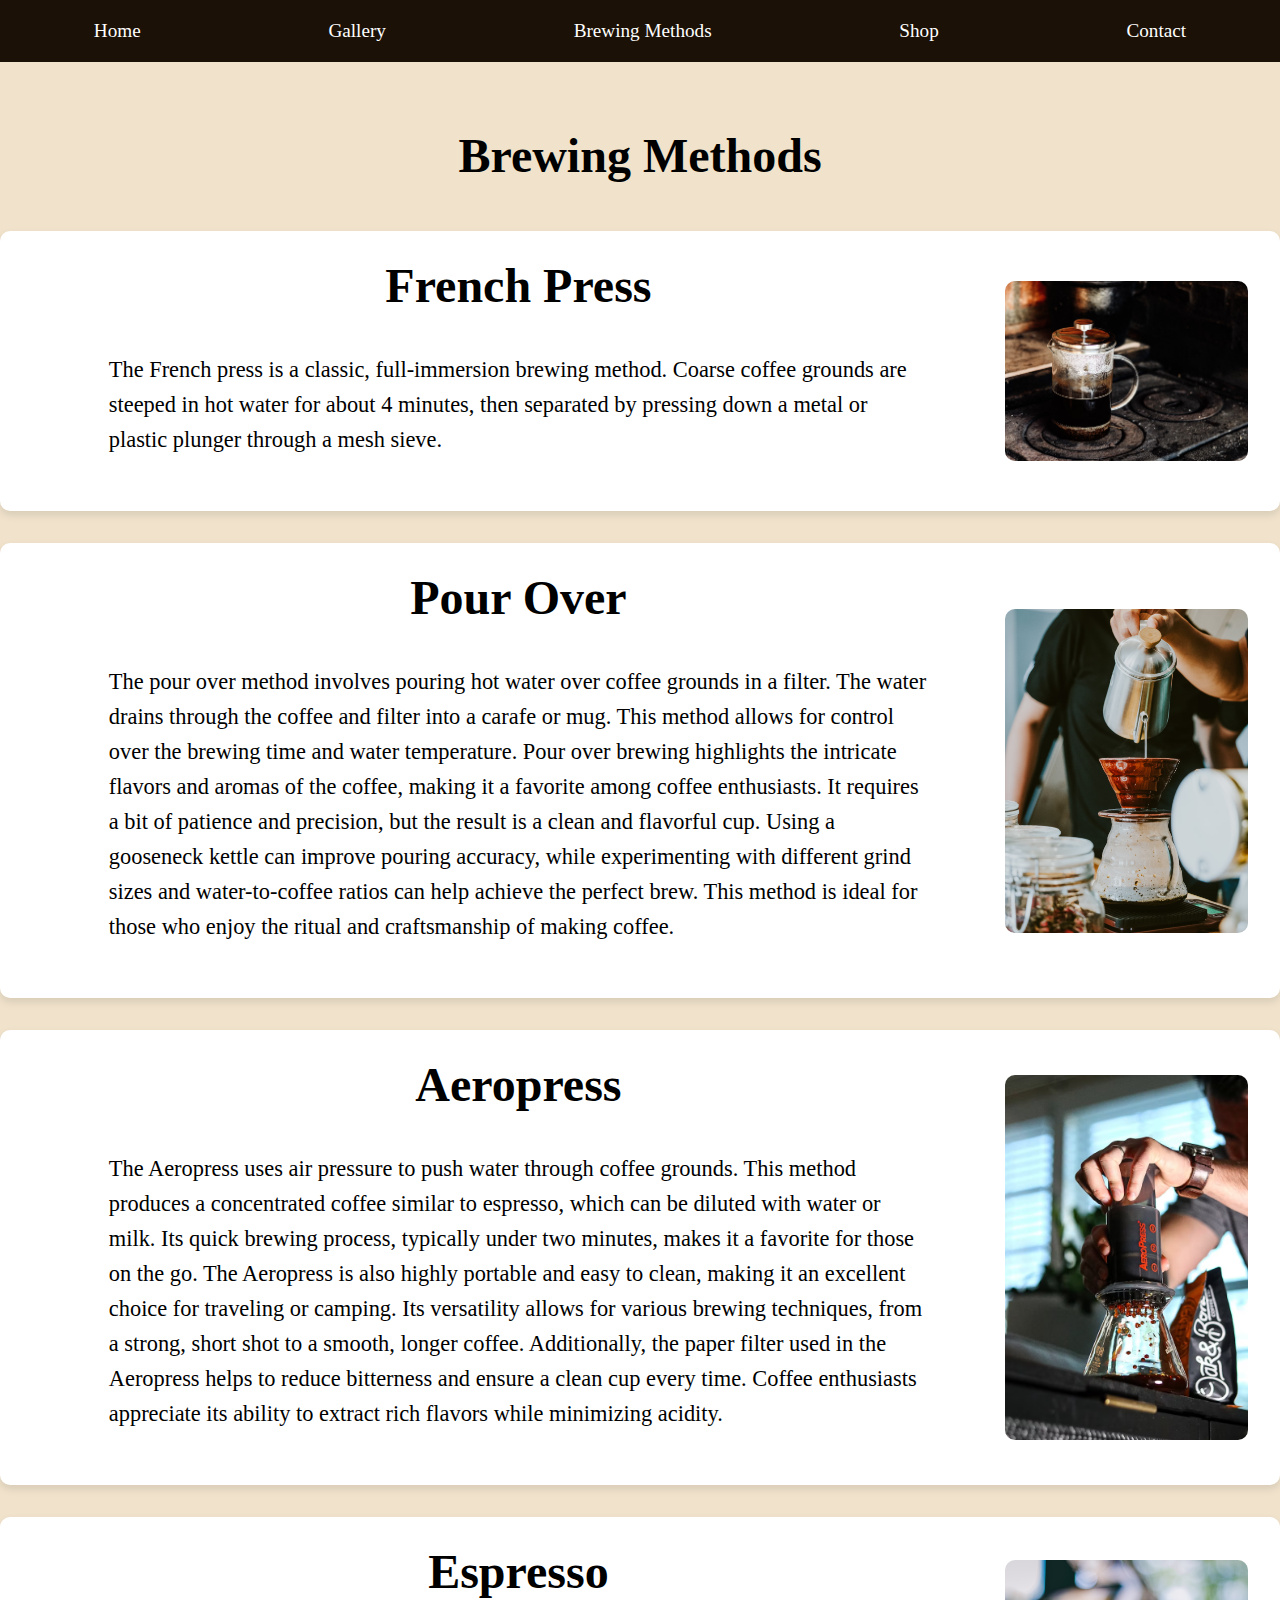
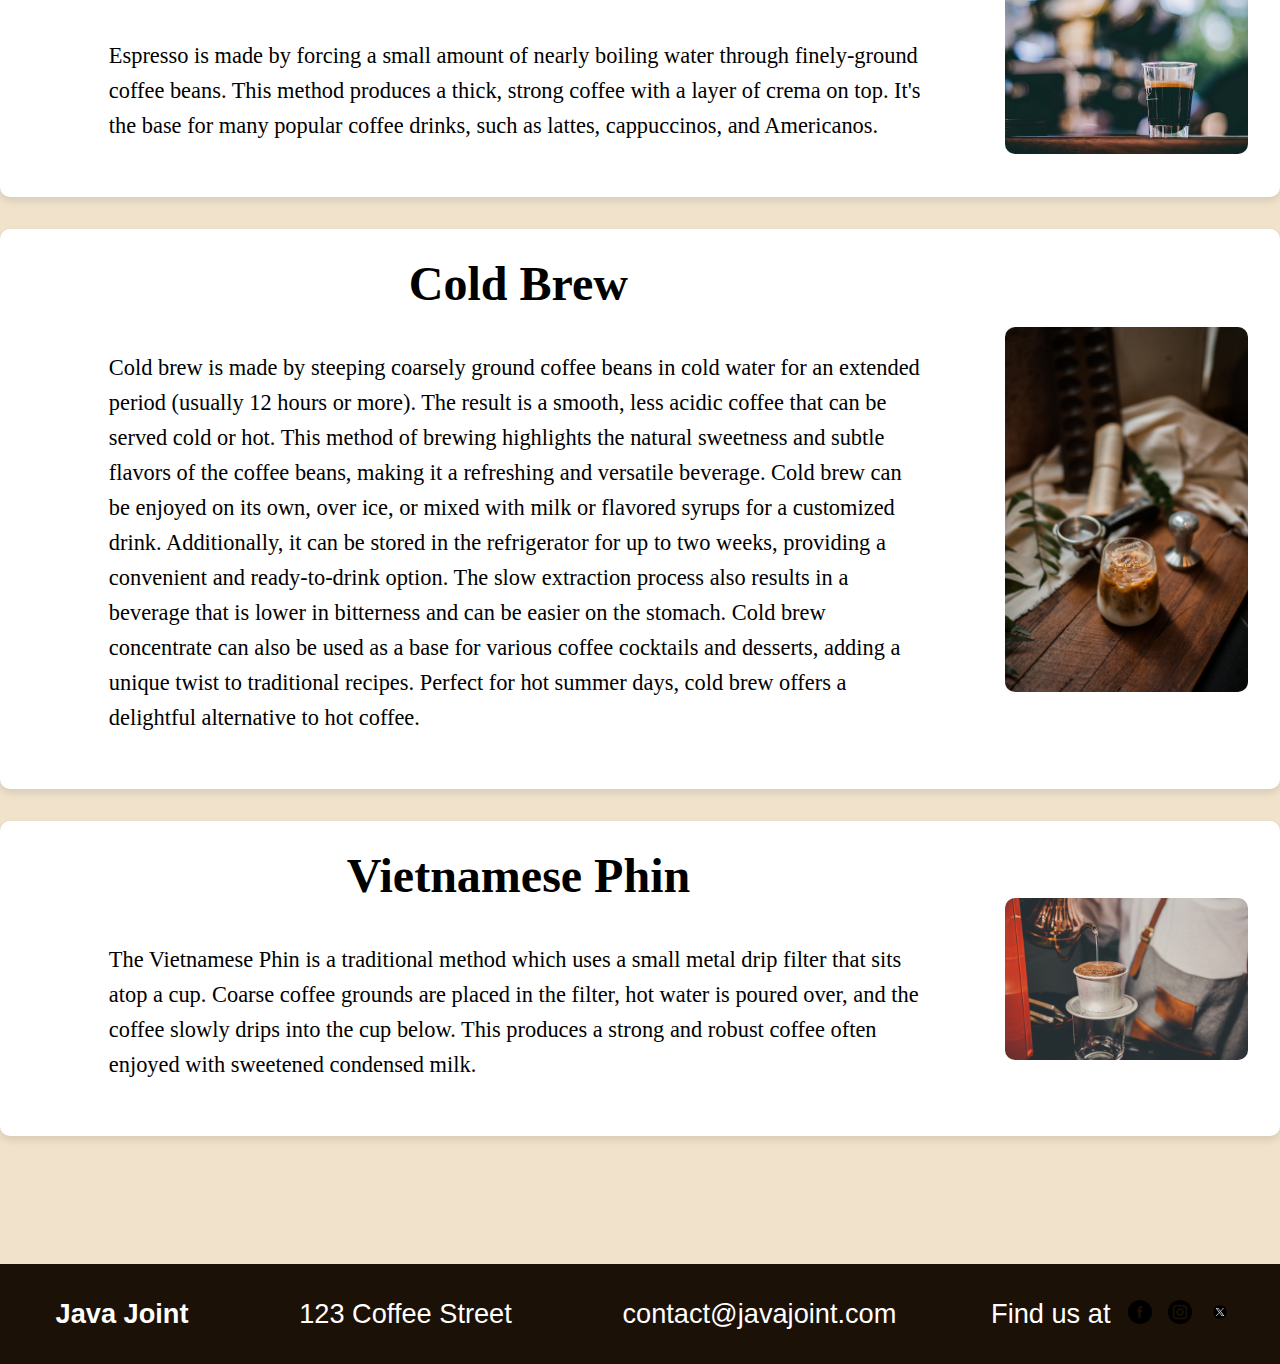
==== brewing_methods.html @ a468fc08 "project" ====
<!DOCTYPE html>
<html lang="en">
<head>
    <meta charset="UTF-8">
    <meta name="viewport" content="width=device-width, initial-scale=1.0">
    <title>Brewing Methods</title>
    <link rel="stylesheet" href="styles.css">
</head>
<body>
    <header>
        <nav>
            <ul>
                
                <li><a href="index.html">Home</a></li>
                <li><a href="gallery.html">Gallery</a></li>
                <li><a href="brewing_methods.html">Brewing Methods</a></li>
                <li><a href="shop.html">Shop</a></li>
                <li><a href="contact.html">Contact</a></li>
            </ul>
        </nav>
    </header>
    <main>
        <div class="brewing-methods">
            <h1>Brewing Methods</h1>
            <article>
                <div class="text-content">
                    <h2>French Press</h2>
                    <p>The French press is a classic, full-immersion brewing method. Coarse coffee grounds are steeped in hot water for about 4 minutes, then separated by pressing down a metal or plastic plunger through a mesh sieve.</p>
                </div>
                <img src="brewing method/french press.jpg" alt="French Press">
            </article>
            <article>
                <div class="text-content">
                    <h2>Pour Over</h2>
                    <p>The pour over method involves pouring hot water over coffee grounds in a filter. The water drains through the coffee and filter into a carafe or mug. This method allows for control over the brewing time and water temperature. Pour over brewing highlights the intricate flavors and aromas of the coffee, making it a favorite among coffee enthusiasts. It requires a bit of patience and precision, but the result is a clean and flavorful cup. Using a gooseneck kettle can improve pouring accuracy, while experimenting with different grind sizes and water-to-coffee ratios can help achieve the perfect brew. This method is ideal for those who enjoy the ritual and craftsmanship of making coffee.</p>
                </div>
                <img src="brewing method/pour over.jpg" alt="Pour Over">
            </article>
            <article>
                <div class="text-content">
                    <h2>Aeropress</h2>
                    <p>The Aeropress uses air pressure to push water through coffee grounds. This method produces a concentrated coffee similar to espresso, which can be diluted with water or milk. Its quick brewing process, typically under two minutes, makes it a favorite for those on the go. The Aeropress is also highly portable and easy to clean, making it an excellent choice for traveling or camping. Its versatility allows for various brewing techniques, from a strong, short shot to a smooth, longer coffee. Additionally, the paper filter used in the Aeropress helps to reduce bitterness and ensure a clean cup every time. Coffee enthusiasts appreciate its ability to extract rich flavors while minimizing acidity.</p>
                </div>
                <img src="brewing method/aeropress.jpg" alt="Aeropress">
            </article>
            <article>
                <div class="text-content">
                    <h2>Espresso</h2>
                    <p>Espresso is made by forcing a small amount of nearly boiling water through finely-ground coffee beans. This method produces a thick, strong coffee with a layer of crema on top. It's the base for many popular coffee drinks, such as lattes, cappuccinos, and Americanos.</p>
                </div>
                <img src="brewing method/espresso.jpg" alt="Espresso">
            </article>
            <article>
                <div class="text-content">
                    <h2>Cold Brew</h2>
                    <p>Cold brew is made by steeping coarsely ground coffee beans in cold water for an extended period (usually 12 hours or more). The result is a smooth, less acidic coffee that can be served cold or hot. This method of brewing highlights the natural sweetness and subtle flavors of the coffee beans, making it a refreshing and versatile beverage. Cold brew can be enjoyed on its own, over ice, or mixed with milk or flavored syrups for a customized drink. Additionally, it can be stored in the refrigerator for up to two weeks, providing a convenient and ready-to-drink option. The slow extraction process also results in a beverage that is lower in bitterness and can be easier on the stomach. Cold brew concentrate can also be used as a base for various coffee cocktails and desserts, adding a unique twist to traditional recipes. Perfect for hot summer days, cold brew offers a delightful alternative to hot coffee.</p>
                </div>
                <img src="brewing method/cold brew.jpg" alt="Cold Brew">
            </article>
            <article>
                <div class="text-content">
                    <h2>Vietnamese Phin</h2>
                    <p>The Vietnamese Phin is a traditional method which uses a small metal drip filter that sits atop a cup. Coarse coffee grounds are placed in the filter, hot water is poured over, and the coffee slowly drips into the cup below. This produces a strong and robust coffee often enjoyed with sweetened condensed milk.</p>
                </div>
                <img src="brewing method/viet phin.jpg" alt="Vietnamese Phin">
            </article>
            </div>
    </main>
    <footer>
        <div class="footer-content">
            <div class="footer-section">
                <h2><b>Java Joint</b></h2>
            </div>
            <div class="footer-section">
                <p>123 Coffee Street</p>
            </div>
            <div class="footer-section">
                <p>contact@javajoint.com</p>
            </div>
            <div class="footer-socials">
                <p>Find us at</p>
                <a href="#"><img src="/footer/facebook.svg" alt="Facebook"></a>
                <a href="#"><img src="/footer/instagram.png" alt="Instagram"></a>
                <a href="#"><img src="/footer/twitter-x-seeklogo-3.svg" alt="Twitter"></a>
            </div>
        </div>
    </footer>
</body>
</html>
---- styles.css ----
body {
    font-family: 'Venturis', serif;
    margin: 0;
    padding: 0;
    box-sizing: border-box;
    background-color:#F0E2CB ;
    min-height: 100vh; /* Ensure the body takes at least the full height of the viewport */
    display: flex;
    flex-direction: column;
}

header {
    background-color: #1B1106;
    color: #fff;
    padding: 20px 0;
    position: fixed;
    top: 0;
    left: 0;
    right: 0;
    z-index: 9999;
}

header nav ul {

    list-style: none;
    display: flex;
    justify-content: space-around;
    align-items: center;
    margin: 0;
    padding: 0;
}

header nav ul h1 {
    font-family: 'Alcester', sans-serif;
    margin: 0;
}

header nav ul li {
    margin: 0 1em;
}

header nav ul li a {
    color: #fff;
    text-decoration: none;
    font-size: 1.2em;
}

.banner {
    position: relative;
    height: 130vh; /* Adjust this value to decrease the height */
    overflow: hidden;
}

.banner img {
    width: 100%;
    height: auto;
}

.banner-text {
    transform: translate(5%, -220%);
    color: #fff;
    font-size: 1.2em;
    text-align: left;
    width: 80%;
}

.banner-text h1 {
    font-size: 2.5em;
    margin-bottom: 2em;
}

.banner-text p {
    font-size: 2em;
    margin-bottom: 1em;
    text-align: left;
}

.cta {
    background-color: #000;
    color: #fff;
    padding: 0.5em 1em;
    text-decoration: none;
    font-size: 1.2em;
    display: inline-block;
    margin-top: 2em; /* Move the button down */

}


.about {
    display: flex;
    align-items: center;
    justify-content: center;
    text-align: center;
    padding: 2em 0;
    background-color: #F0E2CB;
    margin-top: 10px;
}

.about-text {
    flex: 2;
    padding: 1em;
    text-align: left;
    font-size: 2.5em;
}

.about-image {
    flex: 1;
    padding: 1em;
    display: flex;
    align-items: center;
    justify-content: center;
}

.about-image img {
    max-width: 80%;
    height: auto;
    border-radius: 50%;
}

.popular {
    text-align: center;
    padding: 2em 0;
    background-color: #F0E2CB;
}
.popular h1
{
    font-size: 5em;
}
.popular h3
{
    font-size: 2em;
}
.popular-item {
    display: inline-block;
    margin: 5em;
    text-align: center;
}

.popular-item img {
    width: 300px;
    height: 400px;
}

.gallery {
    text-align: center;
    padding: 6em 0;
    background-color: #F0E2CB;
}

.gallery h1 {
    font-size: 3em;
    margin-bottom: 1em;
}

.thumbnails {
    display: flex;
    flex-wrap: wrap;
    justify-content: center;
    gap: 10px;
}

.thumbnails a {
    display: block;
    width: calc(33.333% - 20px); /* Adjust width to fit three items per row */
    margin: 2px;
}

.thumbnails img {
    width: 30%;
    height: auto;
    object-fit: cover;
}

.brewing-methods {
    text-align: center;
    padding: 6em 0;
    background-color: #F0E2CB;
}

.brewing-methods h1 {
    font-size: 3em;
    margin-bottom: 1em;
}

.brewing-methods article {
    display: flex;
    align-items: flex-start;
    justify-content: space-between;
    margin: 2em 0;
    padding: 2em;
    background-color: #fff;
    border-radius: 10px;
    box-shadow: 0 4px 8px rgba(0, 0, 0, 0.1);
}

.brewing-methods img {
    width: 20%;
    height: auto;
    border-radius: 10px;
    display: block;
    margin: auto;
}

.brewing-methods .text-content {
    flex: 1;
    padding: 0 2em;
    text-align: left;
}

.brewing-methods h2 {
    font-size: 3em;
    margin-bottom: 0.8em;
    text-align: center;
    margin-top: -0.1em;
}

.brewing-methods p {
    font-size: 1.4em;
    flex: 1;
    padding: 0 2em;
    text-align: left;
    line-height: 35px;
}


.shop {
    text-align: center;
    padding: 2em 0;
    background-color: #F0E2CB;
}

.shop h1 {
    font-size: 3em;
    margin-bottom: 1em;
}

.product-grid {
    display: flex;
    flex-wrap: wrap;
    justify-content: center;
    gap: 2em;
}

.product {
    display: inline-block;
    width: 300px;
    padding: 1em;
    background-color: #fff;
    border-radius: 10px;
    box-shadow: 0 0 10px rgba(0, 0, 0, 0.1);
    text-align: center;
    margin: 1em;
}

.product img {
    width: 100%;
    height: auto;
    border-radius: 10px;
}

.product h2 {
    font-size: 1.5em;
    margin: 0.5em 0;
}

.product p {
    font-size: 1.2em;
    margin: 0.5em 0;
}

.product button {
    background-color: #1B1106;
    color: #fff;
    border: none;
    padding: 0.5em 1em;
    font-size: 1em;
    border-radius: 5px;
    cursor:pointer;
}



.contact-container {
    display: flex;
    justify-content: space-between;
    align-items: flex-start;
    padding: 100px 20px 20px; /* Adjust padding to account for fixed header */
    width: 80%; /* Adjust this width as needed */
    margin: 0 auto;
}

.java {
    flex: 1;
    margin-right: 20px;
}

.java img {
    width: 80%;
    border-radius: 5px;
    box-shadow: 0 0 10px rgba(0, 0, 0, 0.1);
}

.contact {
    flex: 1;
    background-color: #FFF;
    padding: 20px;
    border-radius: 5px;
    box-shadow: 0 0 10px rgba(0, 0, 0, 0.1);
    max-width: 40%;
}

.contact h1 {
    font-family: 'Arial', sans-serif;
    font-size: 32px;
    margin-bottom: 20px;
    color: #3E2723;
}

.contact form {
    display: flex;
    flex-direction: column;
}

.contact form label {
    margin-bottom: 5px;
    color: #3E2723;
    font-size: 18px;
}

.contact form input,
.contact form textarea {
    margin-bottom: 15px;
    padding: 10px;
    border: 1px solid #CCC;
    border-radius: 5px;
    font-size: 16px;
}

.contact form button {
    padding: 10px;
    background-color: #3E2723;
    color: white;
    border: none;
    border-radius: 5px;
    font-size: 18px;
    cursor: pointer;
}

.contact form button:hover {
    background-color: #5D4037;
}

footer {
    background-color: #1B1106;
    color: #fff;
    padding: 20px 0;
    text-align: center;
    font-family: 'Alcester', sans-serif;
    width: 100%;
}

.footer-content {
    display: flex;
    justify-content: space-around;
    align-items: center;
    padding: 0.2px;
}

.footer-section {
    margin: 0 1em;
}

.footer-section h2, .footer-section p {
    margin: 0;
    padding: 0.5em 0;
    font-size: 1.7em;
}

.footer-section img {
    width: 24px;
    height: 24px;
    margin: 0 0.5em;
}

.footer-socials {
    display: flex;
    align-items: center;
}

.footer-socials p {
    margin: 0;
    padding-right: 10px;
    font-size: 1.7em;
}

.footer-socials img {
    width: 24px;
    height: 24px;
    margin: 0 0.5em;
}
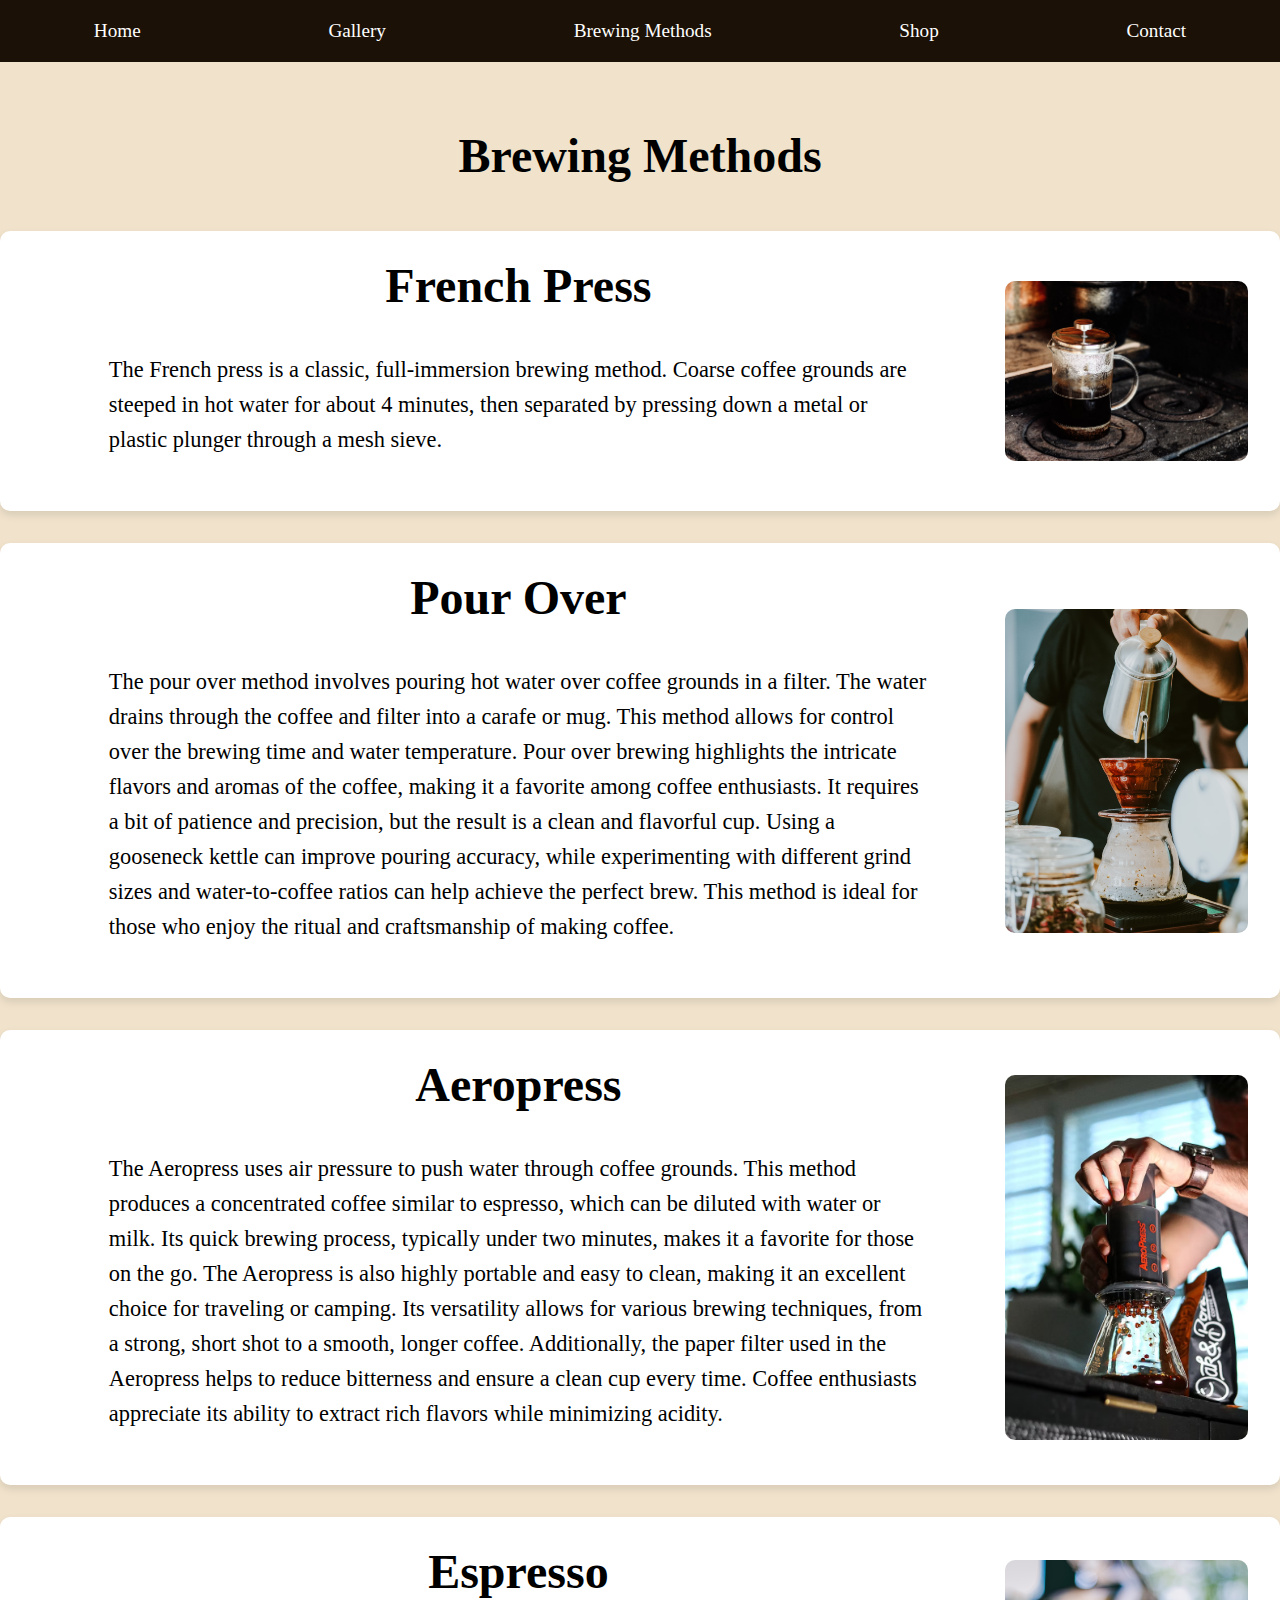
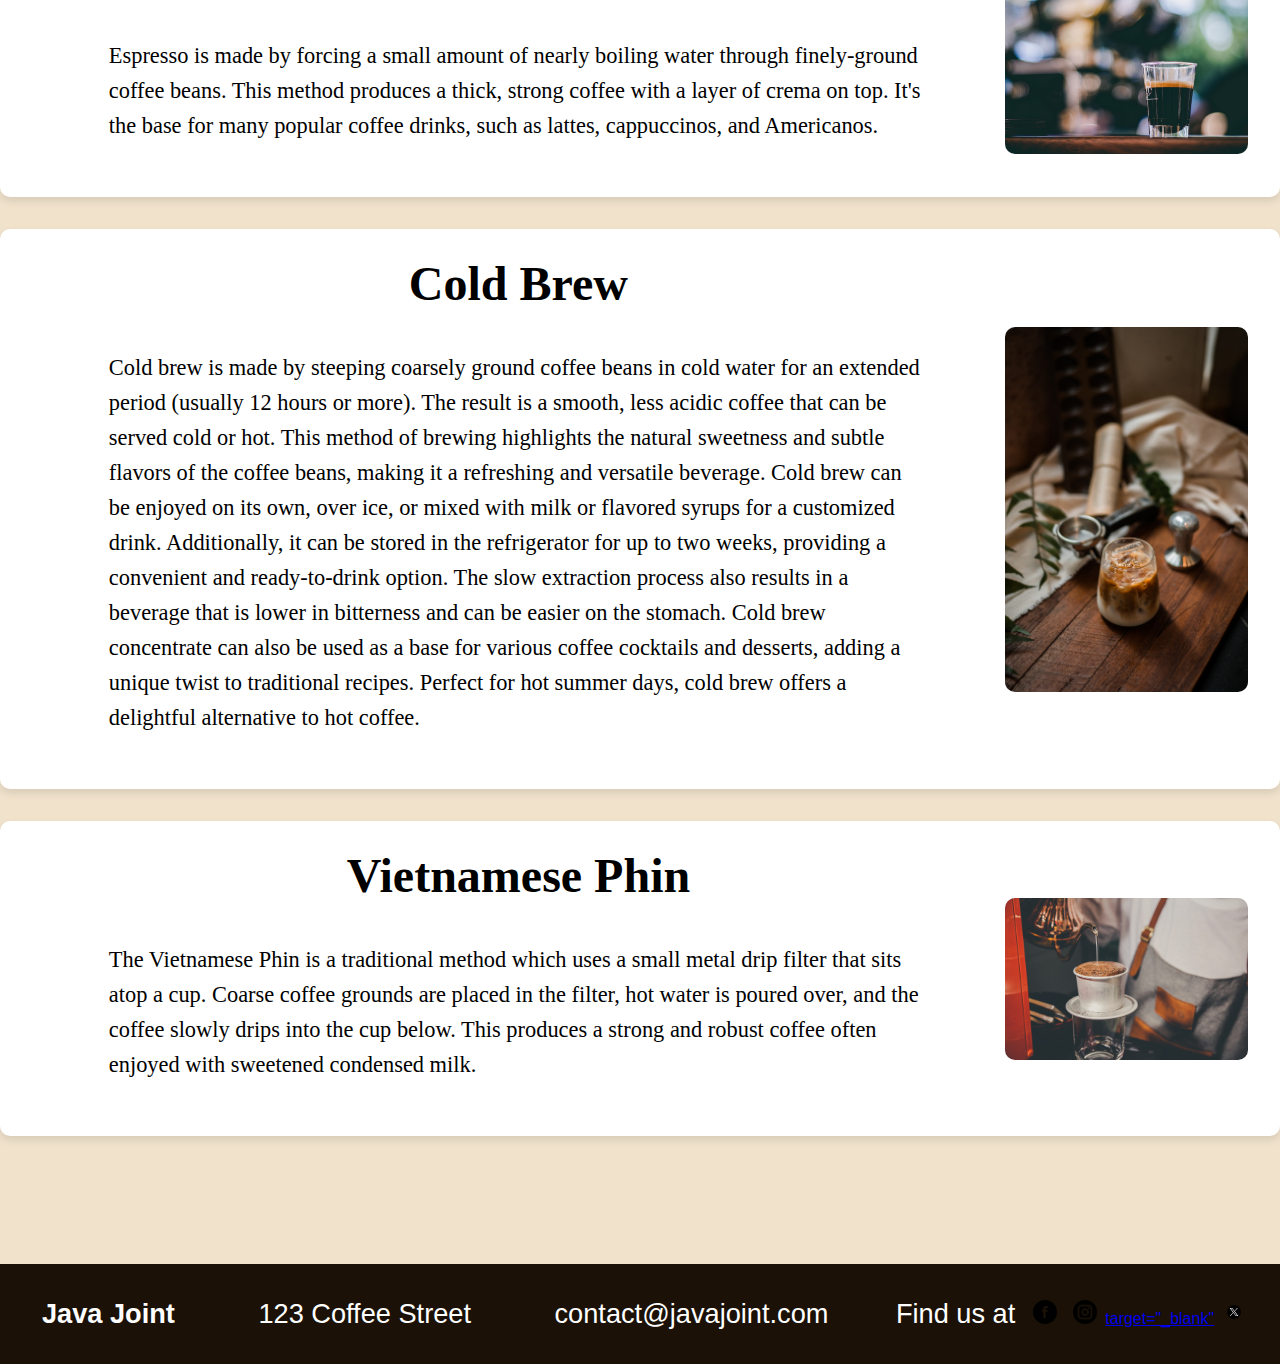
==== commit a97c2134: "footer changes" ====
--- a/brewing_methods.html
+++ b/brewing_methods.html
@@ -79,9 +79,9 @@
             </div>
             <div class="footer-socials">
                 <p>Find us at</p>
-                <a href="#"><img src="/footer/facebook.svg" alt="Facebook"></a>
-                <a href="#"><img src="/footer/instagram.png" alt="Instagram"></a>
-                <a href="#"><img src="/footer/twitter-x-seeklogo-3.svg" alt="Twitter"></a>
+                <a href="https://www.facebook.com" target="_blank"><img src="/footer/facebook.svg" alt="Facebook"></a>
+                <a href="https://www.instagram.com"target="_blank"><img src="/footer/instagram.png" alt="Instagram"></a>
+                <a href="https://www.twitter.com">target="_blank"<img src="/footer/twitter-x-seeklogo-3.svg" alt="Twitter"></a>
             </div>
         </div>
     </footer>
